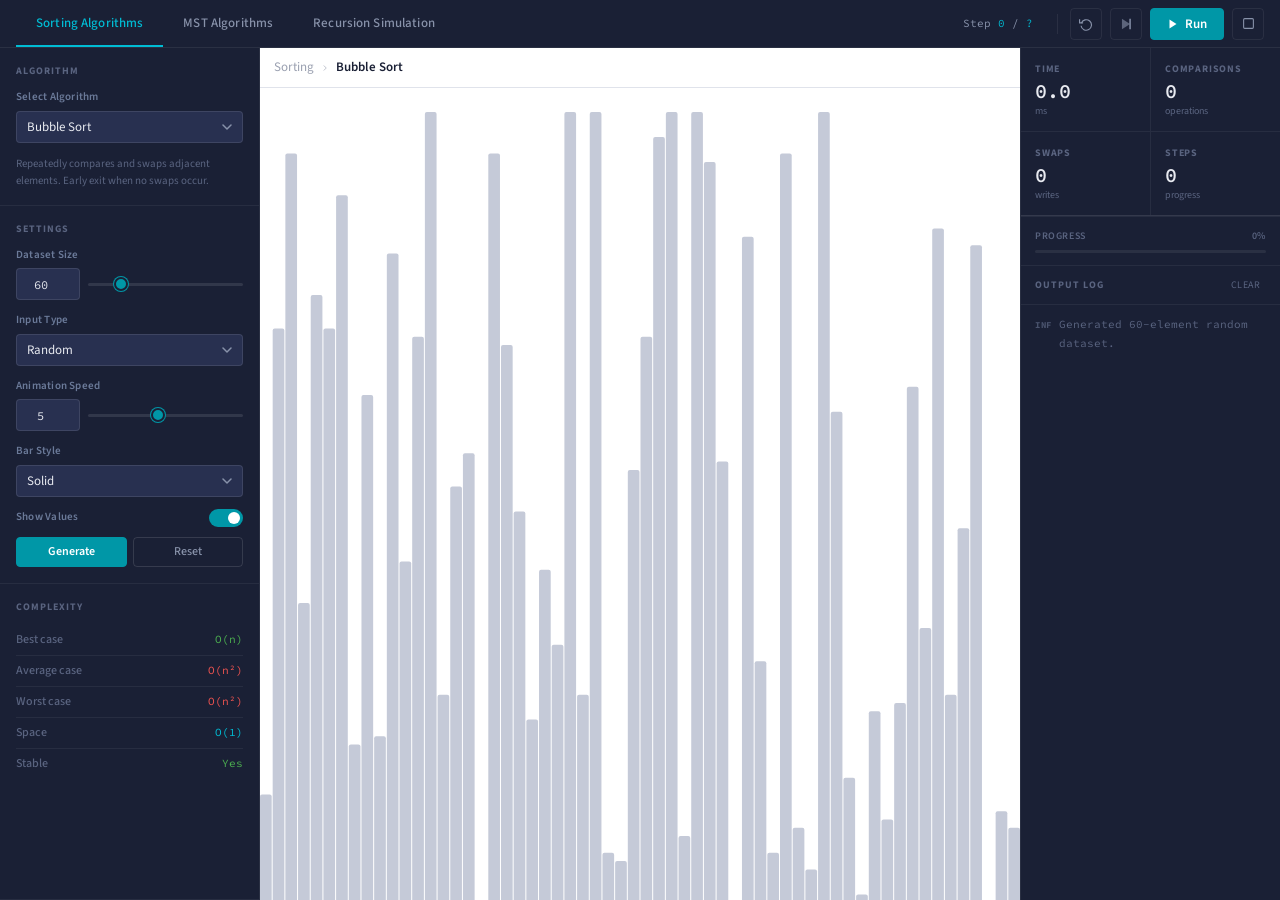
==== finals_website/index.html @ cf0996f9 "Initialize local Flask server for the application and update UI improvements" ====
<!DOCTYPE html>
<html lang="en">
<head>
<meta charset="UTF-8">
<meta name="viewport" content="width=device-width, initial-scale=1.0">
<title>Algorithm Analysis and Simulation Toolkit</title>
<link rel="preconnect" href="https://fonts.googleapis.com">
<link href="https://fonts.googleapis.com/css2?family=Source+Code+Pro:wght@400;500;600&family=Source+Sans+3:wght@300;400;500;600;700&display=swap" rel="stylesheet">
<link rel="stylesheet" href="style.css">
</head>
<body>

<!-- ════════════════════════════════════════════════════════════
     HEADER
════════════════════════════════════════════════════════════ -->
<header id="header">

  <nav class="nav-tabs">
    <button class="nav-tab active" data-section="sort">Sorting Algorithms</button>
    <button class="nav-tab"        data-section="mst">MST Algorithms</button>
    <button class="nav-tab"        data-section="rec">Recursion Simulation</button>
  </nav>

  <div class="header-controls">
    <div class="step-counter" id="step-counter">
      Step <span class="sc-val" id="sc-cur">0</span> / <span class="sc-val" id="sc-tot">0</span>
    </div>

    <div class="header-divider"></div>

    <button class="hbtn" id="btn-generate" data-tip="Generate new data (G)">
      <svg width="14" height="14" fill="none" stroke="currentColor" stroke-width="2" viewBox="0 0 24 24">
        <polyline points="1 4 1 10 7 10"/><path d="M3.51 15a9 9 0 1 0 .49-4.5"/>
      </svg>
    </button>

    <button class="hbtn" id="btn-step" data-tip="Advance one step">
      <svg width="14" height="14" fill="currentColor" viewBox="0 0 24 24">
        <polygon points="5 3 19 12 5 21 5 3" opacity="0.6"/><line x1="19" y1="3" x2="19" y2="21" stroke="currentColor" stroke-width="2.5"/>
      </svg>
    </button>

    <button class="hbtn hbtn-primary" id="btn-run">
      <svg width="12" height="12" fill="currentColor" viewBox="0 0 24 24" id="run-icon">
        <polygon points="5 3 19 12 5 21 5 3"/>
      </svg>
      <span id="run-label">Run</span>
    </button>

    <button class="hbtn" id="btn-reset" data-tip="Reset (R)">
      <svg width="13" height="13" fill="none" stroke="currentColor" stroke-width="2" viewBox="0 0 24 24">
        <rect x="3" y="3" width="18" height="18" rx="2" ry="2"/>
      </svg>
    </button>
  </div>

</header>

<!-- ════════════════════════════════════════════════════════════
     MAIN LAYOUT
════════════════════════════════════════════════════════════ -->
<div id="layout">

  <!-- ── LEFT PANEL ──────────────────────────────────────── -->
  <aside id="left-panel">

    <!-- Algorithm selector -->
    <div class="panel-section">
      <div class="pane-title">Algorithm</div>

      <div class="field-row">
        <label class="field-label" for="algo-select">Select Algorithm</label>
        <select class="field-select" id="algo-select">
          <!-- Populated by JS -->
        </select>
      </div>

      <div id="algo-description" style="font-size:11px;color:var(--text-dim);line-height:1.55;margin-top:2px;min-height:28px;"></div>
    </div>

    <!-- Settings -->
    <div class="panel-section" id="sort-settings">
      <div class="pane-title">Settings</div>

      <div class="field-row">
        <label class="field-label" for="size-select">Dataset Size</label>
        <div class="input-slider-pair">
          <input class="field-input" type="number" id="size-input" value="60" min="5" max="300">
          <input class="field-range" type="range"  id="size-range" value="60" min="5" max="300">
        </div>
      </div>

      <div class="field-row">
        <label class="field-label" for="type-select">Input Type</label>
        <select class="field-select" id="type-select">
          <option value="random">Random</option>
          <option value="sorted">Nearly Sorted (best case)</option>
          <option value="reversed">Reversed (worst case)</option>
          <option value="nearly">Mostly Sorted</option>
        </select>
      </div>

      <div class="field-row">
        <label class="field-label" for="speed-select">Animation Speed</label>
        <div class="input-slider-pair">
          <input class="field-input" type="number" id="speed-input" value="5" min="1" max="10">
          <input class="field-range" type="range"  id="speed-range" value="5" min="1" max="10">
        </div>
      </div>

      <div class="field-row">
        <label class="field-label" for="bar-style-select">Bar Style</label>
        <select class="field-select" id="bar-style-select">
          <option value="solid">Solid</option>
          <option value="gradient">Gradient</option>
          <option value="outlined">Outlined</option>
        </select>
      </div>

      <div class="toggle-row">
        <label class="field-label">Show Values</label>
        <label class="toggle-switch">
          <input type="checkbox" id="show-values-toggle" checked>
          <span class="toggle-track"></span>
        </label>
      </div>

      <div class="panel-btn-row" style="margin-top:8px">
        <button class="panel-btn teal" id="panel-generate">Generate</button>
        <button class="panel-btn"      id="panel-reset">Reset</button>
      </div>
    </div>

    <!-- MST Settings (hidden by default) -->
    <div class="panel-section" id="mst-settings" style="display:none">
      <div class="pane-title">Settings</div>

      <div class="field-row">
        <label class="field-label" for="graph-size-input">Number of Nodes</label>
        <div class="input-slider-pair">
          <input class="field-input" type="number" id="graph-size-input" value="7" min="3" max="12">
          <input class="field-range" type="range"  id="graph-size-range" value="7" min="3" max="12">
        </div>
      </div>

      <div class="field-row" id="prim-start-wrap" style="display:none">
        <label class="field-label" for="prim-start">Starting Node</label>
        <select class="field-select" id="prim-start">
          <option value="0">Node 0</option>
        </select>
      </div>

      <div class="field-row">
        <label class="field-label" for="speed-select-mst">Animation Speed</label>
        <div class="input-slider-pair">
          <input class="field-input" type="number" id="speed-input-mst" value="5" min="1" max="10">
          <input class="field-range" type="range"  id="speed-range-mst" value="5" min="1" max="10">
        </div>
      </div>

      <div class="panel-btn-row" style="margin-top:6px">
        <button class="panel-btn teal" id="mst-panel-generate">Random Graph</button>
        <button class="panel-btn"      id="mst-panel-reset">Reset</button>
      </div>
    </div>

    <!-- Recursion Settings (hidden by default) -->
    <div class="panel-section" id="rec-settings" style="display:none">
      <div class="pane-title">Settings</div>

      <div class="field-row">
        <label class="field-label" for="rec-n-input">n (input value)</label>
        <div class="input-slider-pair">
          <input class="field-input" type="number" id="rec-n-input" value="6" min="0" max="12">
          <input class="field-range" type="range"  id="rec-n-range" value="6" min="0" max="12">
        </div>
      </div>

      <div class="field-row" id="rec-b-row" style="display:none">
        <label class="field-label" id="rec-b-label" for="rec-b-input">b (second value)</label>
        <input class="field-input" type="number" id="rec-b-input" value="18" min="0" max="999">
      </div>

      <div class="field-row">
        <label class="field-label" for="rec-speed-input">Animation Speed</label>
        <div class="input-slider-pair">
          <input class="field-input" type="number" id="rec-speed-input" value="5" min="1" max="10">
          <input class="field-range" type="range"  id="rec-speed-range" value="5" min="1" max="10">
        </div>
      </div>

      <div class="panel-btn-row" style="margin-top:6px">
        <button class="panel-btn" id="rec-panel-reset">Clear</button>
      </div>
    </div>

    <!-- Complexity reference -->
    <div class="panel-section grow" id="cx-section">
      <div class="pane-title">Complexity</div>
      <table class="cx-table">
        <tr>
          <td>Best case</td>
          <td class="cx-good" id="cx-best">O(n)</td>
        </tr>
        <tr>
          <td>Average case</td>
          <td class="cx-slow" id="cx-avg">O(n²)</td>
        </tr>
        <tr>
          <td>Worst case</td>
          <td class="cx-bad"  id="cx-worst">O(n²)</td>
        </tr>
        <tr>
          <td>Space</td>
          <td class="cx-good" id="cx-space">O(1)</td>
        </tr>
        <tr>
          <td>Stable</td>
          <td class="cx-good" id="cx-stable">Yes</td>
        </tr>
      </table>
    </div>

  </aside>

  <!-- ── CENTER CANVAS ───────────────────────────────────── -->
  <main id="canvas-wrap">

    <!-- Toolbar above canvas -->
    <div id="canvas-toolbar">
      <div class="algo-breadcrumb">
        <span id="tb-section">Sorting</span>
        <svg width="10" height="10" fill="none" stroke="currentColor" stroke-width="1.5" viewBox="0 0 24 24"><polyline points="9 18 15 12 9 6"/></svg>
        <span class="crumb-algo" id="tb-algo">Bubble Sort</span>
      </div>

      <!-- MST specific toolbar buttons -->
      <div class="toolbar-right" id="mst-toolbar" style="display:none">
        <button class="tbtn" id="mst-random">Random Graph</button>
        <button class="tbtn" id="mst-reset-edges">Reset Edges</button>
        <button class="tbtn" id="mst-clear">Clear All</button>
      </div>
    </div>

    <!-- Canvas for sort + MST -->
    <canvas id="vis-canvas"></canvas>

    <!-- Recursion trace (replaces canvas) -->
    <div id="rec-panel">
      <div class="rec-scroll" id="rec-trace">
        <span style="color:#9aa0b0">Select a recursive function and click Run.</span>
      </div>
    </div>

    <!-- MST hint overlay -->
    <div class="canvas-hint" id="mst-hint">
      Click empty area to add a node. Click two nodes to connect them with an edge.
    </div>

    <!-- Status bar -->
    <div id="statusbar">
      <div class="sb-item">
        <div class="sb-dot idle" id="sb-dot"></div>
        <span class="sb-msg" id="sb-msg">Ready</span>
      </div>
      <div class="sb-item sb-right">
        <span style="color:var(--text-label)">
          Algorithm Analysis and Simulation Toolkit &nbsp;|&nbsp; Term 2, SY 2025-2026
        </span>
      </div>
    </div>

  </main>

  <!-- ── RIGHT PANEL ─────────────────────────────────────── -->
  <aside id="right-panel">

    <!-- Metrics -->
    <div class="panel-section" style="padding:0">
      <div class="metrics-grid">
        <div class="metric-cell">
          <div class="m-label">Time</div>
          <div class="m-value" id="m-time">0</div>
          <div class="m-sub">ms</div>
        </div>
        <div class="metric-cell">
          <div class="m-label">Comparisons</div>
          <div class="m-value" id="m-comps">0</div>
          <div class="m-sub">operations</div>
        </div>
        <div class="metric-cell">
          <div class="m-label">Swaps</div>
          <div class="m-value" id="m-swaps">0</div>
          <div class="m-sub">writes</div>
        </div>
        <div class="metric-cell">
          <div class="m-label">Steps</div>
          <div class="m-value" id="m-steps">0</div>
          <div class="m-sub">progress</div>
        </div>
      </div>
    </div>

    <!-- Progress -->
    <div class="progress-section">
      <div class="progress-header">
        <span>Progress</span>
        <span id="progress-pct">0%</span>
      </div>
      <div class="progress-track">
        <div class="progress-fill" id="progress-fill"></div>
      </div>
    </div>

    <!-- MST Result pane -->
    <div id="mst-result-pane">
      <div class="pane-title" style="padding:14px 14px 0">MST Result</div>
      <div id="mst-result-body">
        <span style="color:var(--text-dim);font-size:11px">Run an algorithm to see output here.</span>
      </div>
    </div>

    <!-- Log -->
    <div class="log-header-row">
      <span class="log-title">Output Log</span>
      <button class="log-clear" id="btn-log-clear">Clear</button>
    </div>
    <div id="log-body">
      <div class="log-entry log-info">
        <span class="log-tag">INF</span>
        <span>Ready. Select an algorithm and click Run.</span>
      </div>
    </div>

  </aside>

</div>

<script src="utils.js"></script>
<script src="sort.js"></script>
<script src="mst.js"></script>
<script src="recursion.js"></script>
<script src="app.js"></script>
</body>
</html>
---- finals_website/style.css ----
/* ================================================================
   Algorithm Analysis and Simulation Toolkit
   Style: Clean, professional, VisuAlgo-inspired
   Palette: white canvas, dark navy panel, teal accent
================================================================ */

@import url('https://fonts.googleapis.com/css2?family=Source+Code+Pro:wght@400;500;600&family=Source+Sans+3:wght@300;400;500;600;700&display=swap');

/* ── TOKENS ───────────────────────────────────────────────────── */
:root {
  /* Core palette */
  --bg:          #f5f6f8;
  --canvas-bg:   #ffffff;
  --panel-bg:    #1a2035;
  --panel-bg2:   #212840;
  --panel-bg3:   #283050;

  /* Accent */
  --teal:        #0097a7;
  --teal-light:  #00bcd4;
  --teal-dim:    rgba(0,151,167,0.12);
  --teal-hover:  rgba(0,151,167,0.08);

  /* Semantics */
  --compare:     #2196f3;
  --swap-col:    #ff9800;
  --done-col:    #4caf50;
  --reject-col:  #f44336;
  --mst-col:     #00bcd4;

  /* Text */
  --text-panel:  #e8eaf0;
  --text-muted:  #8892aa;
  --text-dim:    #5a6480;
  --text-canvas: #1a2035;
  --text-label:  #6b7a99;

  /* Borders */
  --border-panel: rgba(255,255,255,0.07);
  --border-canvas:#e0e3eb;
  --divider:      rgba(255,255,255,0.06);

  /* Spacing */
  --panel-w:     260px;
  --right-w:     260px;
  --header-h:    48px;
  --radius-sm:   4px;
  --radius-md:   6px;
  --radius-lg:   8px;

  /* Typography */
  --font-ui:     'Source Sans 3', sans-serif;
  --font-code:   'Source Code Pro', monospace;
}

/* ── RESET ────────────────────────────────────────────────────── */
*, *::before, *::after { box-sizing: border-box; margin: 0; padding: 0; }
html, body { height: 100%; overflow: hidden; }

body {
  font-family: var(--font-ui);
  background: var(--bg);
  color: var(--text-canvas);
  display: flex;
  flex-direction: column;
  font-size: 14px;
  line-height: 1.5;
}

/* ── HEADER ───────────────────────────────────────────────────── */
#header {
  height: var(--header-h);
  background: var(--panel-bg);
  display: flex;
  align-items: center;
  padding: 0 16px;
  gap: 0;
  flex-shrink: 0;
  border-bottom: 1px solid var(--border-panel);
  position: relative;
  z-index: 100;
}

/* Section nav tabs */
.nav-tabs {
  display: flex;
  align-items: stretch;
  height: 100%;
  gap: 0;
  flex: 1;
}

.nav-tab {
  display: flex;
  align-items: center;
  padding: 0 20px;
  font-family: var(--font-ui);
  font-size: 13px;
  font-weight: 500;
  color: var(--text-muted);
  cursor: pointer;
  border: none;
  background: transparent;
  border-bottom: 2px solid transparent;
  transition: color 0.15s, border-color 0.15s;
  white-space: nowrap;
  letter-spacing: 0.01em;
}

.nav-tab:hover {
  color: var(--text-panel);
  background: rgba(255,255,255,0.04);
}

.nav-tab.active {
  color: var(--teal-light);
  border-bottom-color: var(--teal-light);
}

/* Header right: controls */
.header-controls {
  display: flex;
  align-items: center;
  gap: 8px;
  margin-left: auto;
  flex-shrink: 0;
}

.header-divider {
  width: 1px;
  height: 20px;
  background: var(--border-panel);
  margin: 0 4px;
}

/* Header icon buttons */
.hbtn {
  width: 32px;
  height: 32px;
  display: flex;
  align-items: center;
  justify-content: center;
  border-radius: var(--radius-sm);
  border: 1px solid var(--border-panel);
  background: transparent;
  color: var(--text-muted);
  cursor: pointer;
  font-size: 15px;
  transition: color 0.15s, background 0.15s, border-color 0.15s;
  flex-shrink: 0;
}

.hbtn:hover {
  color: var(--text-panel);
  background: rgba(255,255,255,0.06);
  border-color: rgba(255,255,255,0.15);
}

.hbtn.hbtn-primary {
  background: var(--teal);
  border-color: var(--teal);
  color: #fff;
  width: auto;
  padding: 0 16px;
  font-size: 13px;
  font-weight: 600;
  font-family: var(--font-ui);
  gap: 6px;
  letter-spacing: 0.01em;
}

.hbtn.hbtn-primary:hover {
  background: var(--teal-light);
  border-color: var(--teal-light);
}

.hbtn.hbtn-primary.paused {
  background: #e67e22;
  border-color: #e67e22;
}

.step-counter {
  font-family: var(--font-code);
  font-size: 11px;
  color: var(--text-muted);
  padding: 0 12px;
  white-space: nowrap;
  min-width: 120px;
  text-align: right;
}

.step-counter .sc-val { color: var(--teal-light); }

/* ── LAYOUT ───────────────────────────────────────────────────── */
#layout {
  flex: 1;
  display: flex;
  overflow: hidden;
}

/* ── LEFT PANEL ───────────────────────────────────────────────── */
#left-panel {
  width: var(--panel-w);
  background: var(--panel-bg);
  display: flex;
  flex-direction: column;
  overflow: hidden;
  flex-shrink: 0;
  border-right: 1px solid var(--border-panel);
}

/* Panel section wrapper */
.panel-section {
  padding: 16px;
  border-bottom: 1px solid var(--divider);
  flex-shrink: 0;
}

.panel-section.grow {
  flex: 1;
  overflow-y: auto;
}

.panel-section::-webkit-scrollbar { width: 4px; }
.panel-section::-webkit-scrollbar-thumb { background: rgba(255,255,255,0.08); border-radius: 2px; }

/* Section heading inside panel */
.pane-title {
  font-family: var(--font-ui);
  font-size: 10px;
  font-weight: 700;
  letter-spacing: 0.1em;
  text-transform: uppercase;
  color: var(--text-dim);
  margin-bottom: 10px;
}

/* ── DROPDOWN (algorithm picker + settings) ───────────────────── */
.field-row {
  display: flex;
  flex-direction: column;
  gap: 5px;
  margin-bottom: 12px;
}

.field-row:last-child { margin-bottom: 0; }

.field-label {
  font-size: 11px;
  font-weight: 600;
  color: var(--text-label);
  letter-spacing: 0.02em;
}

.field-select,
.field-input {
  width: 100%;
  height: 32px;
  background: var(--panel-bg3);
  border: 1px solid rgba(255,255,255,0.1);
  border-radius: var(--radius-sm);
  color: var(--text-panel);
  font-family: var(--font-ui);
  font-size: 13px;
  padding: 0 10px;
  outline: none;
  cursor: pointer;
  appearance: none;
  -webkit-appearance: none;
  transition: border-color 0.15s;
}

.field-select {
  background-image: url("data:image/svg+xml,%3Csvg xmlns='http://www.w3.org/2000/svg' width='10' height='6' fill='none'%3E%3Cpath d='M1 1l4 4 4-4' stroke='%238892aa' stroke-width='1.5' stroke-linecap='round' stroke-linejoin='round'/%3E%3C/svg%3E");
  background-repeat: no-repeat;
  background-position: right 10px center;
  padding-right: 28px;
}

.field-select:focus,
.field-input:focus {
  border-color: var(--teal);
}

.field-select option {
  background: var(--panel-bg2);
  color: var(--text-panel);
}

/* Input + slider pairing */
.input-slider-pair {
  display: flex;
  gap: 8px;
  align-items: center;
}

.input-slider-pair .field-input {
  width: 64px;
  flex-shrink: 0;
  text-align: center;
  font-family: var(--font-code);
  font-size: 12px;
}

.field-range {
  flex: 1;
  -webkit-appearance: none;
  appearance: none;
  height: 3px;
  border-radius: 2px;
  background: rgba(255,255,255,0.1);
  outline: none;
  cursor: pointer;
}

.field-range::-webkit-slider-thumb {
  -webkit-appearance: none;
  width: 14px;
  height: 14px;
  border-radius: 50%;
  background: var(--teal);
  cursor: pointer;
  border: 2px solid var(--panel-bg);
  box-shadow: 0 0 0 1px var(--teal);
}

/* ── Toggle switch ────────────────────────────────────────────── */
.toggle-row {
  display: flex;
  align-items: center;
  justify-content: space-between;
  margin-bottom: 10px;
}

.toggle-switch {
  position: relative;
  display: inline-block;
  width: 34px;
  height: 18px;
  flex-shrink: 0;
  cursor: pointer;
}

.toggle-switch input {
  opacity: 0;
  width: 0;
  height: 0;
  position: absolute;
}

.toggle-track {
  position: absolute;
  inset: 0;
  background: rgba(255,255,255,0.12);
  border-radius: 9px;
  transition: background 0.2s;
}

.toggle-track::after {
  content: '';
  position: absolute;
  width: 12px;
  height: 12px;
  border-radius: 50%;
  background: #fff;
  top: 3px;
  left: 3px;
  transition: transform 0.2s;
}

.toggle-switch input:checked + .toggle-track {
  background: var(--teal);
}

.toggle-switch input:checked + .toggle-track::after {
  transform: translateX(16px);
}

/* Panel action buttons */
.panel-btn-row {
  display: flex;
  gap: 6px;
  margin-top: 2px;
}

.panel-btn {
  flex: 1;
  height: 30px;
  border: 1px solid rgba(255,255,255,0.12);
  border-radius: var(--radius-sm);
  background: transparent;
  color: var(--text-muted);
  font-family: var(--font-ui);
  font-size: 12px;
  font-weight: 500;
  cursor: pointer;
  transition: color 0.15s, background 0.15s, border-color 0.15s;
  white-space: nowrap;
}

.panel-btn:hover {
  background: rgba(255,255,255,0.06);
  color: var(--text-panel);
  border-color: rgba(255,255,255,0.2);
}

.panel-btn.teal {
  background: var(--teal);
  border-color: var(--teal);
  color: #fff;
  font-weight: 600;
}

.panel-btn.teal:hover {
  background: var(--teal-light);
  border-color: var(--teal-light);
}

/* ── COMPLEXITY TABLE ─────────────────────────────────────────── */
.cx-table {
  width: 100%;
  border-collapse: collapse;
}

.cx-table tr {
  border-bottom: 1px solid var(--divider);
}

.cx-table tr:last-child { border-bottom: none; }

.cx-table td {
  padding: 6px 0;
  font-size: 12px;
  vertical-align: middle;
}

.cx-table td:first-child {
  color: var(--text-dim);
  font-weight: 500;
  width: 60%;
}

.cx-table td:last-child {
  font-family: var(--font-code);
  font-size: 11px;
  text-align: right;
}

.cx-good  { color: #4caf50; }
.cx-ok    { color: var(--teal-light); }
.cx-slow  { color: #ff9800; }
.cx-bad   { color: #ef5350; }

/* ── CANVAS AREA ──────────────────────────────────────────────── */
#canvas-wrap {
  flex: 1;
  display: flex;
  flex-direction: column;
  background: var(--canvas-bg);
  overflow: hidden;
  position: relative;
}

/* Toolbar above canvas */
#canvas-toolbar {
  height: 40px;
  border-bottom: 1px solid var(--border-canvas);
  display: flex;
  align-items: center;
  padding: 0 14px;
  gap: 10px;
  flex-shrink: 0;
  background: var(--canvas-bg);
}

.algo-breadcrumb {
  display: flex;
  align-items: center;
  gap: 6px;
  font-size: 13px;
  color: #9aa0b0;
}

.algo-breadcrumb .crumb-algo {
  color: var(--text-canvas);
  font-weight: 600;
}

.toolbar-right {
  margin-left: auto;
  display: flex;
  align-items: center;
  gap: 6px;
}

/* MST canvas hint */
.canvas-hint {
  position: absolute;
  bottom: 44px;
  left: 50%;
  transform: translateX(-50%);
  background: rgba(26,32,53,0.85);
  color: #8892aa;
  font-size: 11px;
  padding: 5px 14px;
  border-radius: 20px;
  white-space: nowrap;
  pointer-events: none;
  display: none;
}

.canvas-hint.visible { display: block; }

/* Small toolbar button (canvas area) */
.tbtn {
  height: 26px;
  padding: 0 10px;
  border: 1px solid var(--border-canvas);
  border-radius: var(--radius-sm);
  background: transparent;
  color: #6b7a99;
  font-family: var(--font-ui);
  font-size: 11px;
  font-weight: 500;
  cursor: pointer;
  transition: all 0.15s;
  white-space: nowrap;
}

.tbtn:hover {
  background: #f0f2f7;
  border-color: #c8cdd8;
  color: var(--text-canvas);
}

/* Main canvas element */
#vis-canvas {
  flex: 1;
  display: block;
  width: 100%;
}

/* Recursion trace panel (replaces canvas) */
#rec-panel {
  flex: 1;
  display: none;
  flex-direction: column;
  overflow: hidden;
  background: var(--canvas-bg);
}

#rec-panel.visible {
  display: flex;
}

.rec-scroll {
  flex: 1;
  overflow-y: auto;
  padding: 20px 28px;
  font-family: var(--font-code);
  font-size: 13px;
  line-height: 2;
  color: #4a5568;
}

.rec-scroll::-webkit-scrollbar { width: 6px; }
.rec-scroll::-webkit-scrollbar-thumb { background: #d0d4de; border-radius: 3px; }

.rec-line {
  display: block;
  animation: rl-in 0.1s ease both;
}

@keyframes rl-in {
  from { opacity: 0; transform: translateX(-6px); }
  to   { opacity: 1; transform: none; }
}

.c-fn   { color: #1565c0; font-weight: 600; }
.c-op   { color: #37474f; }
.c-ret  { color: #2e7d32; font-weight: 600; }
.c-base { color: #e65100; }
.c-move { color: #6a1b9a; }
.c-cache{ color: #00838f; }
.c-result {
  color: #1b5e20;
  font-size: 14px;
  font-weight: 700;
  margin-top: 8px;
  display: block;
}

/* ── STATUS BAR ───────────────────────────────────────────────── */
#statusbar {
  height: 32px;
  border-top: 1px solid var(--border-canvas);
  background: #f9fafb;
  display: flex;
  align-items: center;
  padding: 0 14px;
  gap: 16px;
  font-size: 11px;
  flex-shrink: 0;
}

.sb-item {
  display: flex;
  align-items: center;
  gap: 5px;
  color: #8892aa;
}

.sb-dot {
  width: 6px;
  height: 6px;
  border-radius: 50%;
  background: #c8cdd8;
  flex-shrink: 0;
}

.sb-dot.idle    { background: #c8cdd8; }
.sb-dot.running { background: #ff9800; animation: blink 0.9s infinite; }
.sb-dot.done    { background: #4caf50; }

@keyframes blink { 0%,100%{opacity:1} 50%{opacity:0.4} }

.sb-msg { color: #4a5568; }
.sb-right { margin-left: auto; }

/* ── RIGHT PANEL ──────────────────────────────────────────────── */
#right-panel {
  width: var(--right-w);
  background: var(--panel-bg);
  border-left: 1px solid var(--border-panel);
  display: flex;
  flex-direction: column;
  overflow: hidden;
  flex-shrink: 0;
}

/* Metrics */
.metrics-grid {
  display: grid;
  grid-template-columns: 1fr 1fr;
  gap: 1px;
  background: var(--divider);
  border-bottom: 1px solid var(--divider);
}

.metric-cell {
  background: var(--panel-bg);
  padding: 14px 14px 12px;
}

.metric-cell .m-label {
  font-size: 10px;
  font-weight: 700;
  letter-spacing: 0.08em;
  text-transform: uppercase;
  color: var(--text-dim);
  margin-bottom: 4px;
}

.metric-cell .m-value {
  font-family: var(--font-code);
  font-size: 20px;
  font-weight: 600;
  color: var(--text-panel);
  line-height: 1;
  transition: color 0.2s;
}

.metric-cell .m-value.flash { color: var(--teal-light); }
.metric-cell .m-sub { font-size: 10px; color: var(--text-dim); margin-top: 3px; }

/* Progress */
.progress-section {
  padding: 12px 14px;
  border-bottom: 1px solid var(--divider);
  flex-shrink: 0;
}

.progress-header {
  display: flex;
  justify-content: space-between;
  font-size: 10px;
  color: var(--text-dim);
  margin-bottom: 6px;
  font-weight: 600;
  letter-spacing: 0.06em;
  text-transform: uppercase;
}

.progress-track {
  height: 3px;
  background: rgba(255,255,255,0.07);
  border-radius: 2px;
  overflow: hidden;
}

.progress-fill {
  height: 100%;
  background: var(--teal);
  border-radius: 2px;
  width: 0%;
  transition: width 0.15s ease;
}

/* MST result */
#mst-result-pane {
  padding: 14px;
  border-bottom: 1px solid var(--divider);
  flex-shrink: 0;
  display: none;
}

#mst-result-pane.visible { display: block; }

#mst-result-body {
  font-family: var(--font-code);
  font-size: 12px;
  line-height: 1.9;
  color: var(--text-muted);
  margin-top: 8px;
}

/* Log */
.log-header-row {
  padding: 10px 14px;
  border-bottom: 1px solid var(--divider);
  display: flex;
  align-items: center;
  justify-content: space-between;
  flex-shrink: 0;
}

.log-title {
  font-size: 10px;
  font-weight: 700;
  letter-spacing: 0.1em;
  text-transform: uppercase;
  color: var(--text-dim);
}

.log-clear {
  background: none;
  border: none;
  color: var(--text-dim);
  font-size: 10px;
  font-family: var(--font-ui);
  cursor: pointer;
  padding: 2px 6px;
  border-radius: var(--radius-sm);
  transition: color 0.15s;
  letter-spacing: 0.04em;
  text-transform: uppercase;
}

.log-clear:hover { color: #ef5350; }

#log-body {
  flex: 1;
  overflow-y: auto;
  padding: 8px 0;
}

#log-body::-webkit-scrollbar { width: 3px; }
#log-body::-webkit-scrollbar-thumb { background: rgba(255,255,255,0.06); border-radius: 2px; }

.log-entry {
  display: flex;
  align-items: baseline;
  gap: 7px;
  padding: 2px 14px;
  font-family: var(--font-code);
  font-size: 11px;
  line-height: 1.7;
  color: var(--text-dim);
}

.log-entry:hover { background: rgba(255,255,255,0.02); }

.log-tag {
  font-size: 9px;
  font-weight: 700;
  letter-spacing: 0.06em;
  flex-shrink: 0;
  opacity: 0.75;
}

.log-entry.log-cmp  { color: var(--text-muted); }
.log-entry.log-swap { color: #ffb74d; }
.log-entry.log-swap .log-tag { color: #ff9800; }
.log-entry.log-add  { color: #66bb6a; }
.log-entry.log-add  .log-tag { color: #4caf50; }
.log-entry.log-skip { color: #ef9a9a; }
.log-entry.log-skip .log-tag { color: #f44336; }
.log-entry.log-done { color: #80cbc4; }
.log-entry.log-done .log-tag { color: #4caf50; }
.log-entry.log-info { color: var(--text-dim); }

/* ── TOOLTIP ──────────────────────────────────────────────────── */
[data-tip] { position: relative; }
[data-tip]::after {
  content: attr(data-tip);
  position: absolute;
  bottom: calc(100% + 6px);
  left: 50%;
  transform: translateX(-50%);
  background: #1a2035;
  color: #e8eaf0;
  font-size: 11px;
  font-family: var(--font-ui);
  padding: 4px 10px;
  border-radius: var(--radius-sm);
  white-space: nowrap;
  pointer-events: none;
  opacity: 0;
  visibility: hidden;
  transition: opacity 0.12s;
  z-index: 200;
  border: 1px solid rgba(255,255,255,0.1);
}
[data-tip]:hover::after { opacity: 1; visibility: visible; }

/* ── SCROLLBAR (panels) ───────────────────────────────────────── */
* { scrollbar-width: thin; scrollbar-color: rgba(255,255,255,0.08) transparent; }
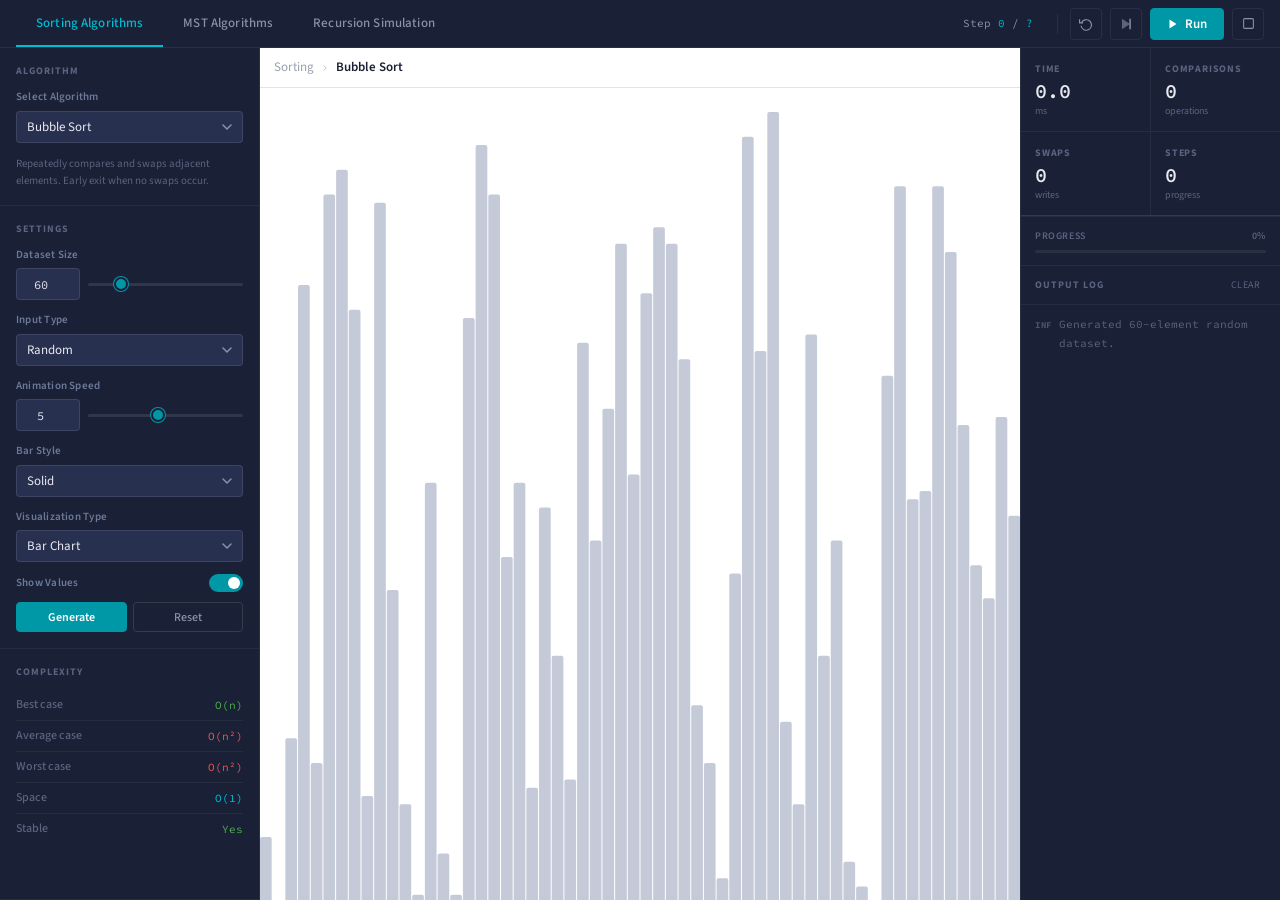
==== commit 88334969: "Add visualization type selection and enhance sorting visualizations" ====
--- a/finals_website/index.html
+++ b/finals_website/index.html
@@ -117,6 +117,18 @@
         </select>
       </div>
 
+      <div class="field-row">
+        <label class="field-label" for="viz-type-select">Visualization Type</label>
+        <select class="field-select" id="viz-type-select">
+          <option value="bar">Bar Chart</option>
+          <option value="line">Line Graph</option>
+          <option value="scatter">Scatter Plot</option>
+          <option value="bubble">Bubble Chart</option>
+          <option value="pie">Pie/Circular</option>
+          <option value="histogram">Histogram</option>
+        </select>
+      </div>
+
       <div class="toggle-row">
         <label class="field-label">Show Values</label>
         <label class="toggle-switch">
@@ -337,6 +349,7 @@
 </div>
 
 <script src="utils.js"></script>
+<script src="visualizations.js"></script>
 <script src="sort.js"></script>
 <script src="mst.js"></script>
 <script src="recursion.js"></script>
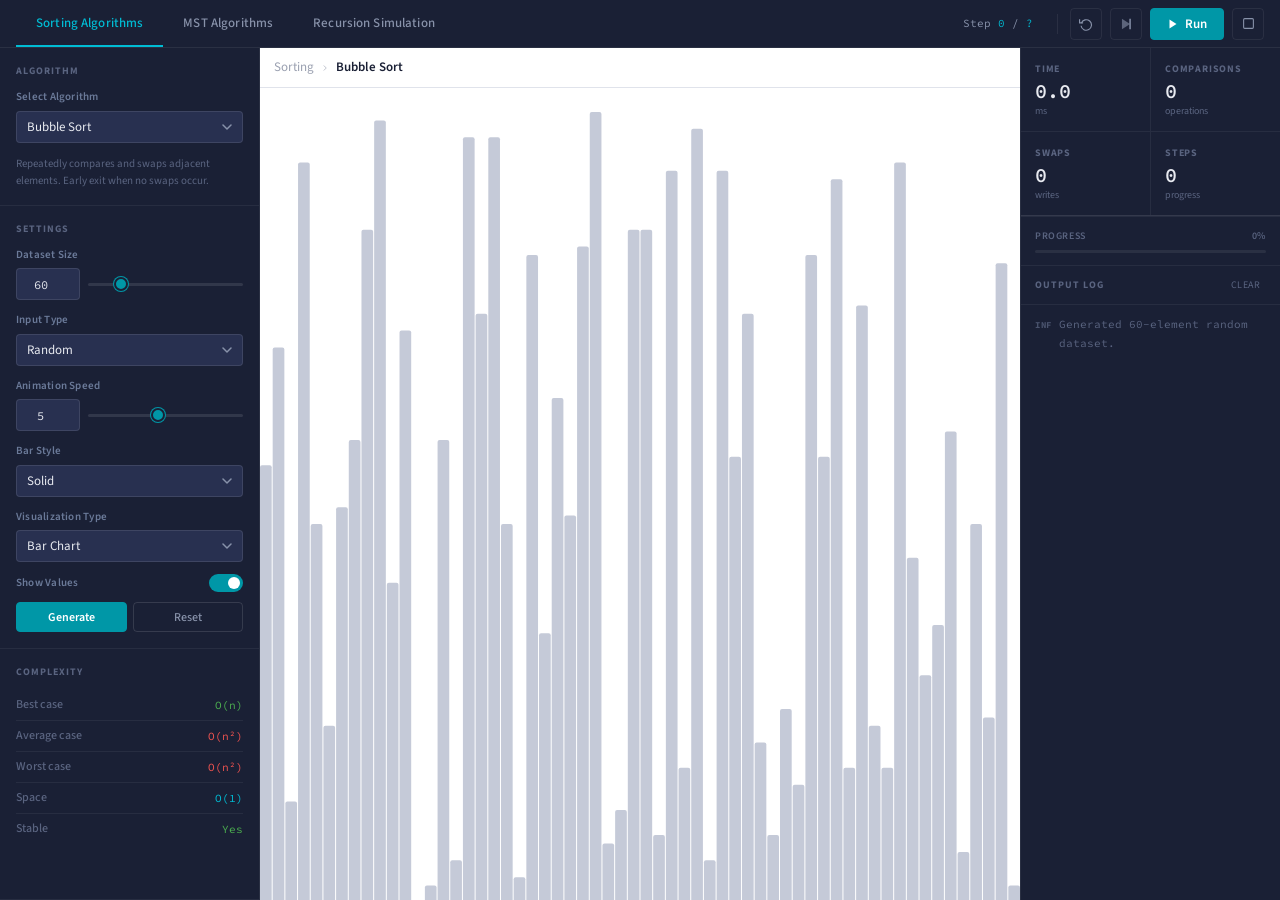
==== commit 123c148a: "Remove histogram option from visualization selection and delete corresponding draw function" ====
--- a/finals_website/index.html
+++ b/finals_website/index.html
@@ -125,7 +125,6 @@
           <option value="scatter">Scatter Plot</option>
           <option value="bubble">Bubble Chart</option>
           <option value="pie">Pie/Circular</option>
-          <option value="histogram">Histogram</option>
         </select>
       </div>
 
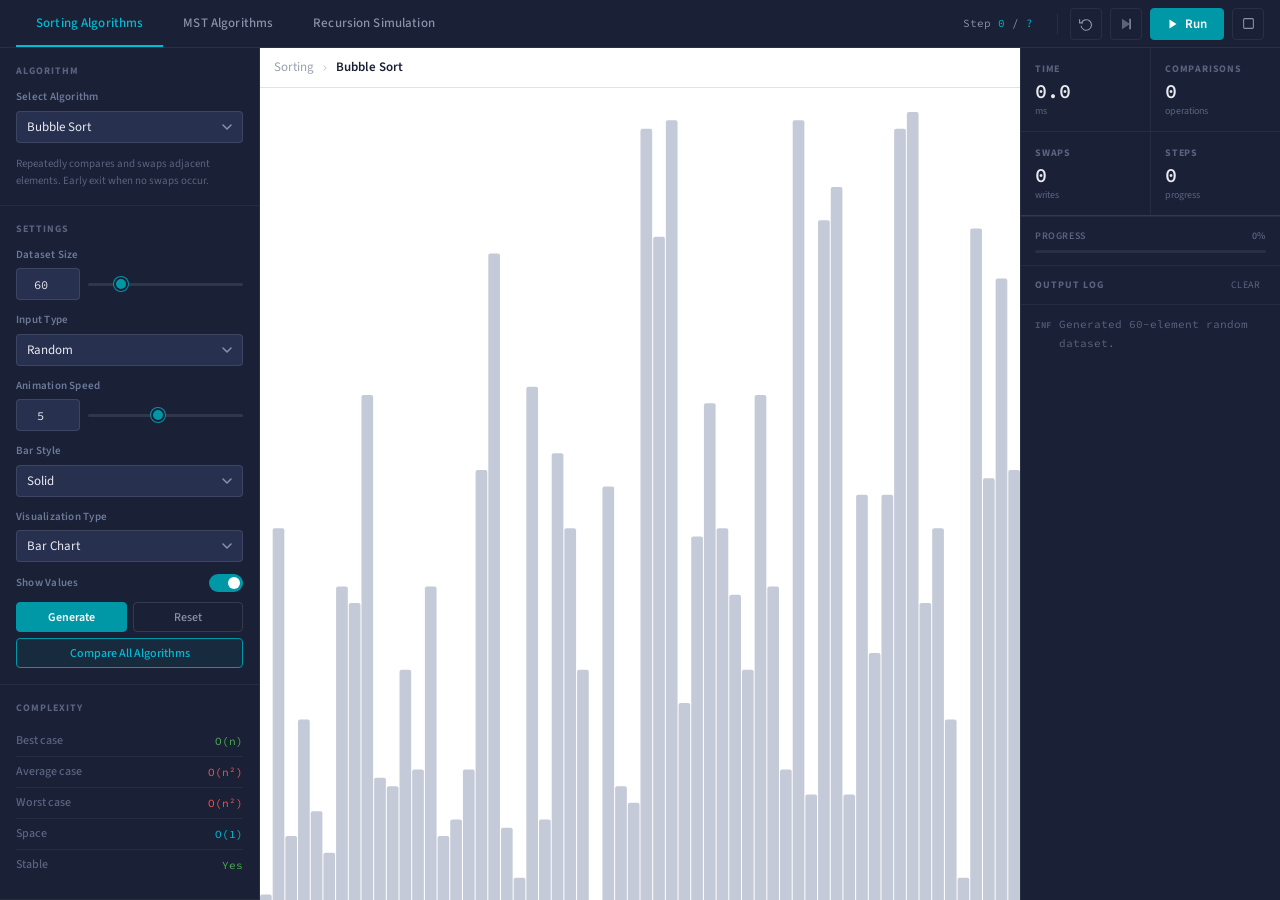
==== commit c0a2c37c: "abudfauwfuahf" ====
--- a/finals_website/index.html
+++ b/finals_website/index.html
@@ -140,6 +140,9 @@
         <button class="panel-btn teal" id="panel-generate">Generate</button>
         <button class="panel-btn"      id="panel-reset">Reset</button>
       </div>
+      <div class="panel-btn-row" style="margin-top:6px">
+        <button class="panel-btn panel-btn-full teal-outline" id="btn-compare-all">Compare All Algorithms</button>
+      </div>
     </div>
 
     <!-- MST Settings (hidden by default) -->
@@ -345,6 +348,41 @@
 
   </aside>
 
+</div>
+
+<!-- ════════════════════════════════════════════════════════════
+     COMPARISON OVERLAY (shown by Compare All button)
+════════════════════════════════════════════════════════════ -->
+<div id="compare-overlay" style="display:none">
+  <div id="compare-modal">
+    <div class="cmp-header">
+      <div>
+        <div class="cmp-title">Sorting Algorithm Performance Comparison</div>
+        <div class="cmp-subtitle" id="compare-subtitle"></div>
+      </div>
+      <button class="cmp-close" id="compare-close">&#x2715;</button>
+    </div>
+    <div class="cmp-table-wrap">
+      <table class="cmp-table">
+        <thead>
+          <tr>
+            <th>#</th>
+            <th>Algorithm</th>
+            <th>Time (ms)</th>
+            <th class="cmp-bar-col">Time (relative)</th>
+            <th>Comparisons</th>
+            <th class="cmp-bar-col">Comps (relative)</th>
+            <th>Swaps</th>
+          </tr>
+        </thead>
+        <tbody id="compare-tbody"></tbody>
+      </table>
+    </div>
+    <div class="cmp-footer">
+      All algorithms run on the <strong>same dataset</strong> without animation for accurate timing.
+      Results may vary slightly between runs due to JS engine optimizations.
+    </div>
+  </div>
 </div>
 
 <script src="utils.js"></script>
--- a/finals_website/style.css
+++ b/finals_website/style.css
@@ -824,4 +824,193 @@
 [data-tip]:hover::after { opacity: 1; visibility: visible; }
 
 /* ── SCROLLBAR (panels) ───────────────────────────────────────── */
-* { scrollbar-width: thin; scrollbar-color: rgba(255,255,255,0.08) transparent; }+* { scrollbar-width: thin; scrollbar-color: rgba(255,255,255,0.08) transparent; }
+
+/* ── COMPARE ALL BUTTON ───────────────────────────────────────── */
+.panel-btn-full {
+  flex: unset;
+  width: 100%;
+}
+
+.teal-outline {
+  border-color: var(--teal);
+  color: var(--teal-light);
+  background: rgba(0,151,167,0.08);
+}
+
+.teal-outline:hover {
+  background: var(--teal) !important;
+  color: #fff !important;
+  border-color: var(--teal) !important;
+}
+
+/* ── COMPARISON OVERLAY ───────────────────────────────────────── */
+#compare-overlay {
+  position: fixed;
+  inset: 0;
+  background: rgba(10, 14, 26, 0.78);
+  display: flex;
+  align-items: center;
+  justify-content: center;
+  z-index: 1000;
+  padding: 20px;
+  backdrop-filter: blur(2px);
+}
+
+#compare-modal {
+  background: #fff;
+  border-radius: var(--radius-lg);
+  width: 100%;
+  max-width: 860px;
+  max-height: 90vh;
+  display: flex;
+  flex-direction: column;
+  box-shadow: 0 24px 80px rgba(0,0,0,0.4);
+  overflow: hidden;
+}
+
+.cmp-header {
+  display: flex;
+  align-items: flex-start;
+  justify-content: space-between;
+  padding: 20px 24px 14px;
+  border-bottom: 1px solid #e8eaef;
+  flex-shrink: 0;
+}
+
+.cmp-title {
+  font-size: 16px;
+  font-weight: 700;
+  color: #1a2035;
+  margin-bottom: 3px;
+}
+
+.cmp-subtitle {
+  font-size: 11px;
+  color: #8892aa;
+  font-family: var(--font-code);
+}
+
+.cmp-close {
+  background: none;
+  border: none;
+  font-size: 18px;
+  color: #8892aa;
+  cursor: pointer;
+  padding: 0 4px;
+  line-height: 1;
+  margin-top: -2px;
+  transition: color 0.15s;
+}
+.cmp-close:hover { color: #ef5350; }
+
+.cmp-table-wrap {
+  flex: 1;
+  overflow-y: auto;
+  padding: 0;
+}
+
+.cmp-table {
+  width: 100%;
+  border-collapse: collapse;
+  font-size: 13px;
+}
+
+.cmp-table thead th {
+  position: sticky;
+  top: 0;
+  background: #f5f6f8;
+  padding: 10px 14px;
+  font-size: 11px;
+  font-weight: 700;
+  text-transform: uppercase;
+  letter-spacing: 0.07em;
+  color: #6b7a99;
+  border-bottom: 1px solid #e0e3eb;
+  text-align: left;
+  white-space: nowrap;
+}
+
+.cmp-table thead th.cmp-bar-col { width: 110px; }
+
+.cmp-table tbody tr { border-bottom: 1px solid #f0f2f7; }
+.cmp-table tbody tr:last-child { border-bottom: none; }
+.cmp-table tbody tr:hover { background: #fafbfd; }
+
+.cmp-table td {
+  padding: 10px 14px;
+  vertical-align: middle;
+  color: #374151;
+  white-space: nowrap;
+}
+
+.cmp-rank {
+  font-family: var(--font-code);
+  font-size: 11px;
+  color: #9aa0b0 !important;
+  width: 28px;
+}
+
+.cmp-name {
+  font-weight: 600;
+  color: #1a2035 !important;
+}
+
+.cmp-time {
+  font-family: var(--font-code);
+  font-weight: 600;
+  color: #1565c0 !important;
+}
+
+.cmp-num {
+  font-family: var(--font-code);
+  color: #4a5568 !important;
+}
+
+.cmp-bar-cell { padding-right: 8px !important; }
+
+.cmp-bar-wrap {
+  width: 100px;
+  height: 8px;
+  background: #eef0f5;
+  border-radius: 4px;
+  overflow: hidden;
+}
+
+.cmp-bar {
+  height: 100%;
+  background: #1565c0;
+  border-radius: 4px;
+  transition: width 0.4s ease;
+}
+
+.cmp-bar-comps { background: #6a1b9a; }
+
+/* Highlight fastest row */
+.cmp-row.cmp-best { background: #f0fff4; }
+.cmp-row.cmp-best .cmp-name { color: #1b5e20 !important; }
+.cmp-row.cmp-best .cmp-time { color: #2e7d32 !important; }
+.cmp-row.cmp-best .cmp-bar  { background: #2e7d32; }
+
+.cmp-badge {
+  display: inline-block;
+  background: #4caf50;
+  color: #fff;
+  font-size: 9px;
+  font-weight: 700;
+  letter-spacing: 0.06em;
+  text-transform: uppercase;
+  padding: 1px 6px;
+  border-radius: 10px;
+  margin-left: 6px;
+  vertical-align: middle;
+}
+
+.cmp-footer {
+  padding: 12px 24px;
+  font-size: 11px;
+  color: #8892aa;
+  border-top: 1px solid #e8eaef;
+  flex-shrink: 0;
+  background: #f9fafb;
+}
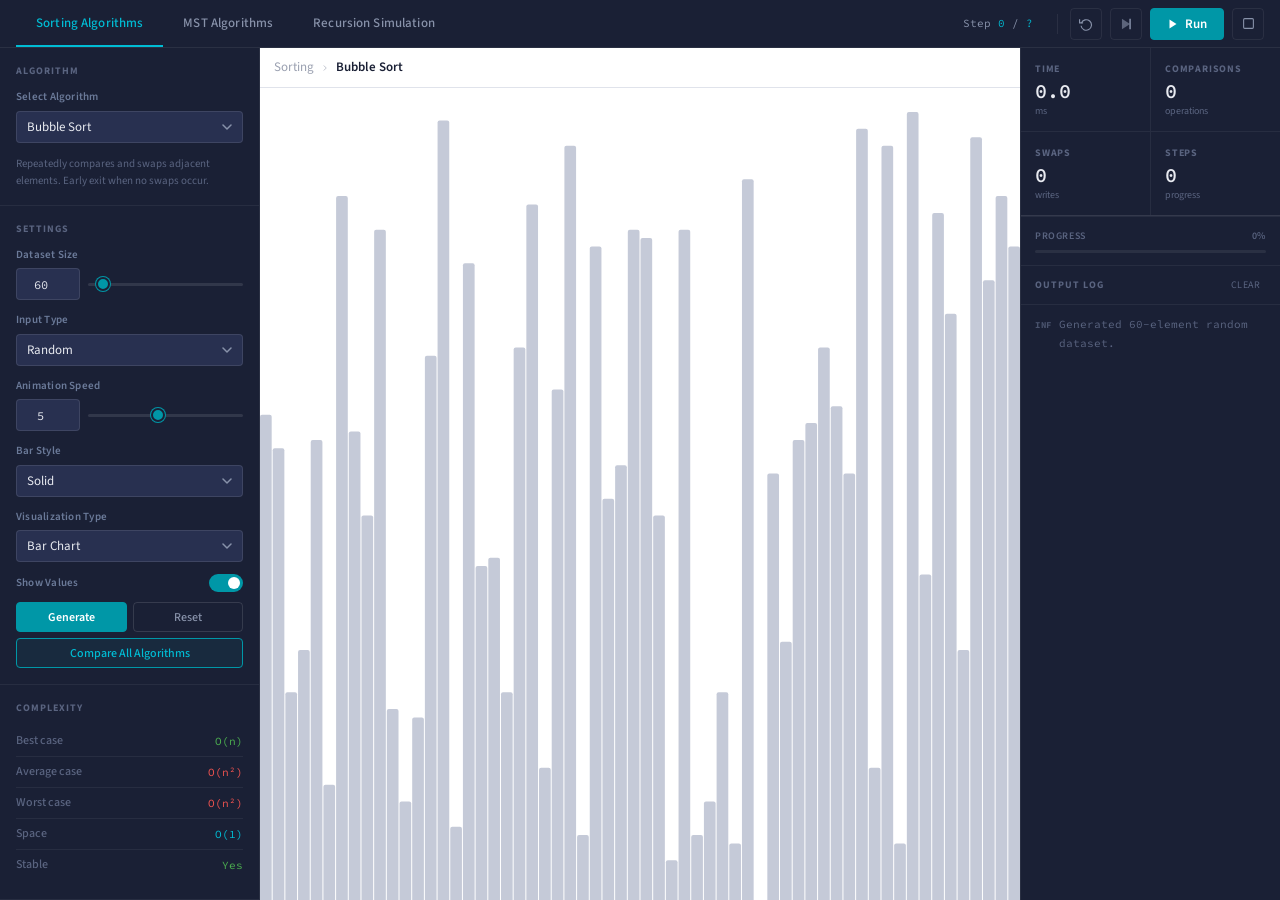
==== commit 00a868c1: "awdawfawfwaf" ====
--- a/finals_website/index.html
+++ b/finals_website/index.html
@@ -85,8 +85,8 @@
       <div class="field-row">
         <label class="field-label" for="size-select">Dataset Size</label>
         <div class="input-slider-pair">
-          <input class="field-input" type="number" id="size-input" value="60" min="5" max="300">
-          <input class="field-range" type="range"  id="size-range" value="60" min="5" max="300">
+          <input class="field-input" type="number" id="size-input" value="60" min="5" max="1000">
+          <input class="field-range" type="range"  id="size-range" value="60" min="5" max="1000">
         </div>
       </div>
 
